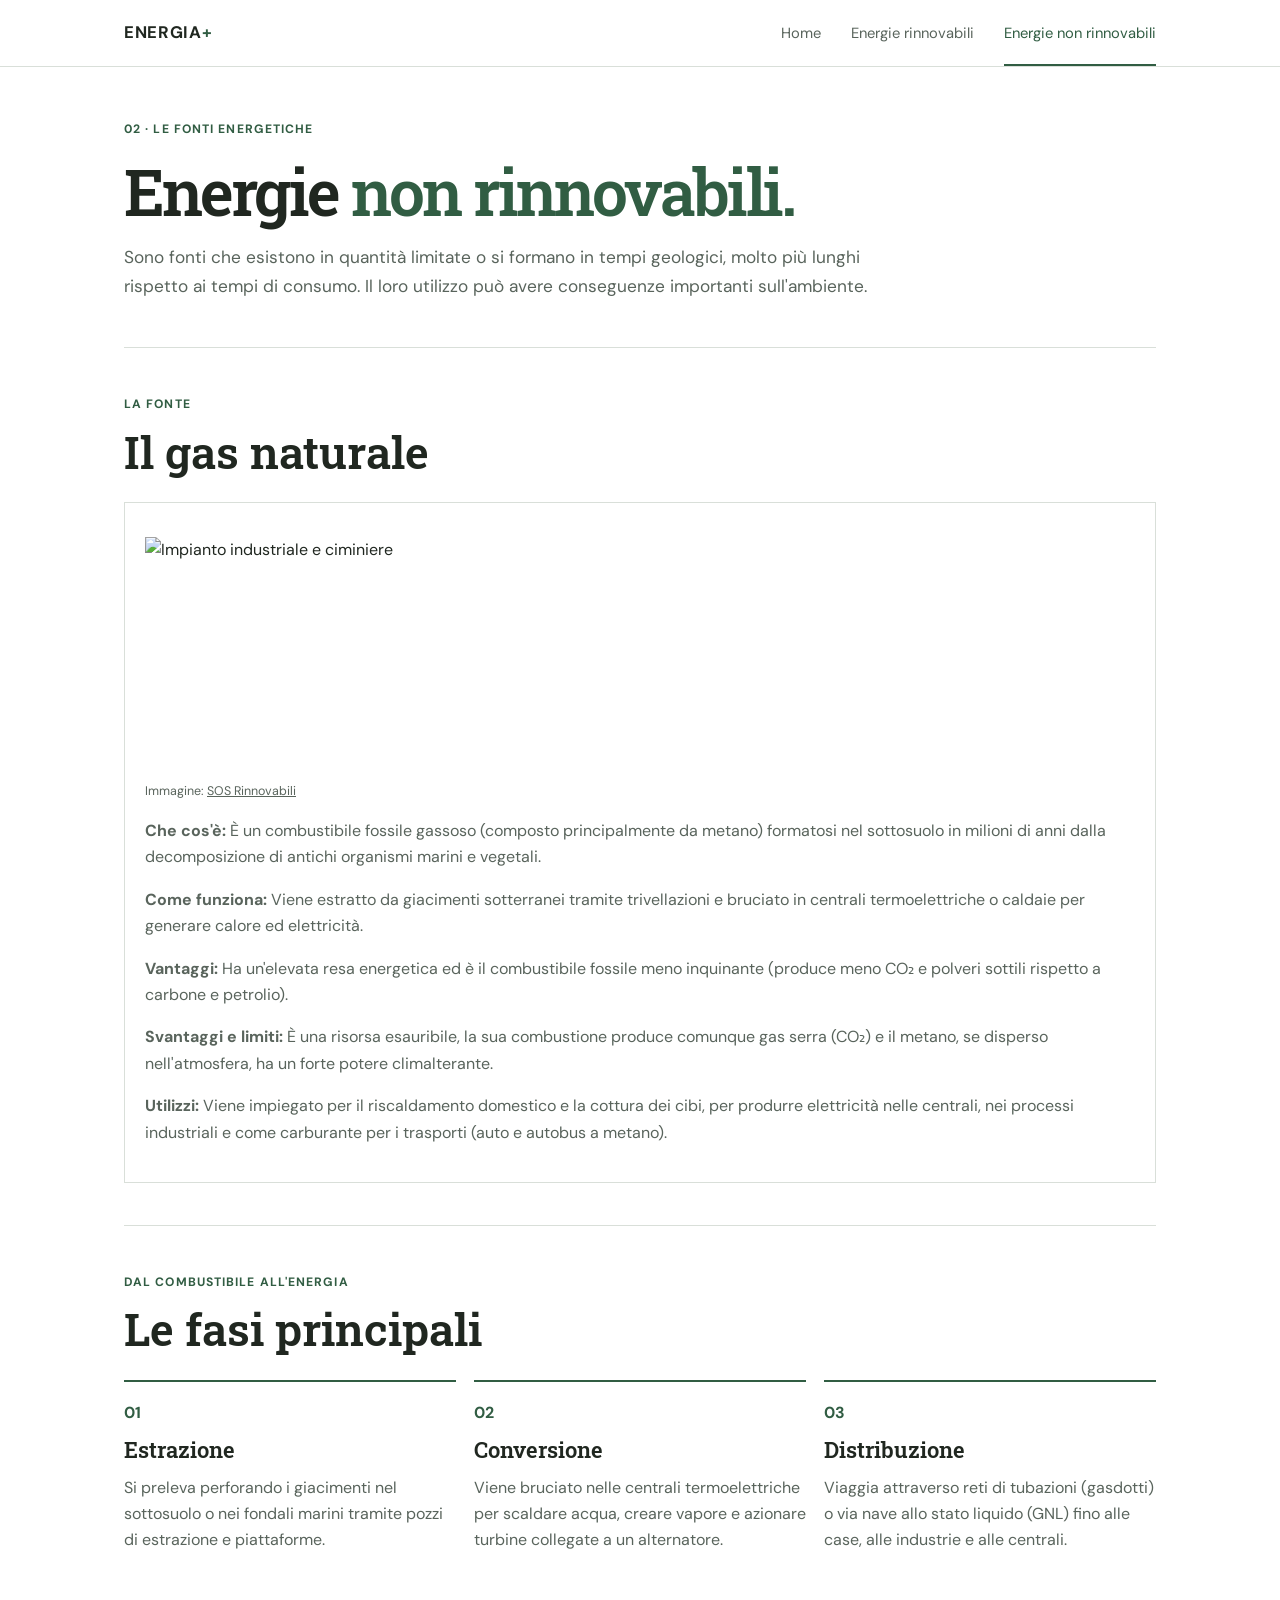
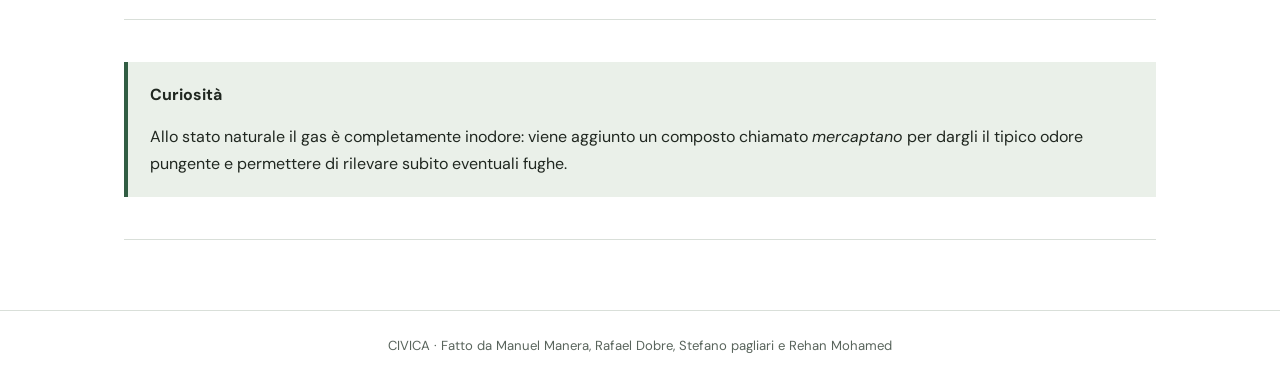
==== non-rinnovabili.html @ 1e16d8d8 "Add files via upload" ====
<!DOCTYPE html>
<html lang="it">
<head>
  <meta charset="UTF-8">
  <meta name="viewport" content="width=device-width, initial-scale=1.0">
  <meta name="description" content="Approfondimento sulle energie non rinnovabili.">
  <title>Energie non rinnovabili | ENERGIA+</title>
  <link rel="stylesheet" href="https://cdnjs.cloudflare.com/ajax/libs/font-awesome/4.7.0/css/font-awesome.min.css">
  <link rel="stylesheet" href="css/style.css">
</head>
<body>
<header class="site-header">
  <nav class="nav" aria-label="Navigazione principale">
    <a class="brand" href="index.html">ENERGIA<span>+</span></a>
    <div class="nav-links">
      <a href="index.html" >Home</a>
      <a href="rinnovabili.html" >Energie rinnovabili</a>
      <a href="non-rinnovabili.html" aria-current="page">Energie non rinnovabili</a>
    </div>
  </nav>
</header>
<nav class="mobile-nav" aria-label="Navigazione mobile">
  <a href="index.html" aria-label="Home" title="Home" ><i class="fa fa-home" aria-hidden="true"></i></a>
  <a href="rinnovabili.html" aria-label="Energie rinnovabili" title="Energie rinnovabili" ><i class="fa fa-leaf" aria-hidden="true"></i></a>
  <a href="non-rinnovabili.html" aria-label="Energie non rinnovabili" title="Energie non rinnovabili" aria-current="page"><img class="gas-icon" src="https://icons.iconarchive.com/icons/fa-team/fontawesome/128/FontAwesome-Gas-Pump-icon.png" alt=""></a>
</nav>
<main>
<section class="page-intro">
  <span class="eyebrow">02 · Le fonti energetiche</span>
  <h1>Energie <em>non rinnovabili.</em></h1>
  <p class="lead">Sono fonti che esistono in quantità limitate o si formano in tempi geologici, molto più lunghi rispetto ai tempi di consumo. Il loro utilizzo può avere conseguenze importanti sull'ambiente.</p>
</section>
<section class="content-section">
  <div class="section-heading"><span class="section-label">La fonte</span><h2>Il gas naturale</h2><p></p></div>
  <article class="card">
    <img class="card-image" src="https://sosrinnovabili.it/wp-content/uploads/2024/11/non-rinnovabili-660x660.jpg" alt="Impianto industriale e ciminiere">
    <div class="photo-credit">Immagine: <a href="https://sosrinnovabili.it/wp-content/uploads/2024/11/non-rinnovabili-660x660.jpg">SOS Rinnovabili</a></div>
    <p><strong>Che cos'è:</strong> È un combustibile fossile gassoso (composto principalmente da metano) formatosi nel sottosuolo in milioni di anni dalla decomposizione di antichi organismi marini e vegetali.</p>
    <p><strong>Come funziona:</strong> Viene estratto da giacimenti sotterranei tramite trivellazioni e bruciato in centrali termoelettriche o caldaie per generare calore ed elettricità.</p>
    <p><strong>Vantaggi:</strong> Ha un'elevata resa energetica ed è il combustibile fossile meno inquinante (produce meno CO₂ e polveri sottili rispetto a carbone e petrolio).</p>
    <p><strong>Svantaggi e limiti:</strong> È una risorsa esauribile, la sua combustione produce comunque gas serra (CO₂) e il metano, se disperso nell'atmosfera, ha un forte potere climalterante.</p>
    <p><strong>Utilizzi:</strong> Viene impiegato per il riscaldamento domestico e la cottura dei cibi, per produrre elettricità nelle centrali, nei processi industriali e come carburante per i trasporti (auto e autobus a metano).</p>
  </article>
</section>
<section class="content-section">
  <div class="section-heading"><span class="section-label">Dal combustibile all'energia</span><h2>Le fasi principali</h2></div>
  <div class="steps">
    <article class="step"><span class="step-number">01</span><h3>Estrazione</h3><p>Si preleva perforando i giacimenti nel sottosuolo o nei fondali marini tramite pozzi di estrazione e piattaforme.</p></article>
    <article class="step"><span class="step-number">02</span><h3>Conversione</h3><p>Viene bruciato nelle centrali termoelettriche per scaldare acqua, creare vapore e azionare turbine collegate a un alternatore.</p></article>
    <article class="step"><span class="step-number">03</span><h3>Distribuzione</h3><p>Viaggia attraverso reti di tubazioni (gasdotti) o via nave allo stato liquido (GNL) fino alle case, alle industrie e alle centrali.</p></article>
  </div>
</section>
<section class="content-section">
  <div class="note"><strong>Curiosità</strong><p>Allo stato naturale il gas è completamente inodore: viene aggiunto un composto chiamato <em>mercaptano</em> per dargli il tipico odore pungente e permettere di rilevare subito eventuali fughe.</p></div>
</section>
</main>
<footer>CIVICA · Fatto da Manuel Manera, Rafael Dobre, Stefano pagliari e Rehan Mohamed</footer>
</body>
</html>
---- css/style.css ----
@import url('https://fonts.googleapis.com/css2?family=DM+Sans:wght@400;500;600;700&family=Roboto+Slab:wght@500;600;700&display=swap');

:root {
  --text: #202720;
  --muted: #59645c;
  --green: #315d43;
  --green-light: #eaf0e9;
  --line: #d9dfd9;
  --paper: #fff;
  --warm: #f6f5f0;
  --max: 1080px;
}
* { box-sizing: border-box; }
html { scroll-behavior: smooth; }
body {
  margin: 0;
  color: var(--text);
  background: var(--paper);
  font-family: 'DM Sans', Arial, sans-serif;
  font-size: 16px;
  line-height: 1.65;
}
a { color: inherit; }
.site-header {
  position: sticky;
  top: 0;
  z-index: 20;
  background: rgba(255,255,255,.97);
  border-bottom: 1px solid var(--line);
}
.nav {
  max-width: var(--max);
  min-height: 66px;
  margin: auto;
  padding: 0 24px;
  display: flex;
  align-items: center;
  justify-content: space-between;
}
.brand {
  text-decoration: none;
  font-size: 1.05rem;
  font-weight: 700;
  letter-spacing: .04em;
}
.brand span { color: var(--green); }
.nav-links { display: flex; align-items: center; gap: 30px; }
.nav-links a {
  text-decoration: none;
  color: var(--muted);
  font-size: .92rem;
  padding: 21px 0 19px;
  border-bottom: 2px solid transparent;
}
.nav-links a:hover, .nav-links a[aria-current="page"] {
  color: var(--green);
  border-bottom-color: var(--green);
}
.mobile-nav { display: none; }
main { max-width: var(--max); margin: auto; padding: 0 24px 70px; }
.hero {
  display: grid;
  grid-template-columns: 1fr 1fr;
  align-items: center;
  gap: 42px;
  padding: 54px 0 58px;
  border-bottom: 1px solid var(--line);
}
.eyebrow, .section-label {
  color: var(--green);
  font-size: .76rem;
  font-weight: 700;
  text-transform: uppercase;
  letter-spacing: .09em;
}
h1, h2, h3 {
  font-family: 'Roboto Slab', Georgia, serif;
  font-weight: 600;
}
h1 {
  font-size: clamp(2.65rem, 5vw, 4.5rem);
  line-height: 1.08;
  letter-spacing: -.045em;
  margin: 15px 0;
}
h1 em { color: var(--green); font-style: normal; }
h2 { font-size: clamp(1.9rem, 3.6vw, 2.8rem); line-height: 1.2; margin: 8px 0 14px; }
h3 { font-size: 1.35rem; line-height: 1.3; margin: 10px 0; }
.lead { color: var(--muted); font-size: 1.08rem; max-width: 570px; }
.hero-photo { margin: 0; }
.hero-photo img {
  display: block;
  width: 100%;
  height: 350px;
  object-fit: cover;
  border: 1px solid var(--line);
}
figcaption, .photo-credit { color: var(--muted); font-size: .78rem; margin-top: 7px; }
.page-intro { padding: 48px 0 30px; border-bottom: 1px solid var(--line); }
.page-intro .lead { max-width: 760px; }
.content-section { padding: 42px 0; border-bottom: 1px solid var(--line); }
.section-heading { max-width: 720px; margin-bottom: 24px; }
.section-heading p { color: var(--muted); margin: 0; }
.cards { display: grid; grid-template-columns: repeat(2, minmax(0,1fr)); gap: 22px; }
.card { border: 1px solid var(--line); padding: 20px; background: #fff; }
.card-image { width: 100%; height: 230px; object-fit: cover; display: block; margin: 14px 0; }
.card p { color: var(--muted); }
.label {
  display: inline-block;
  padding: 3px 8px;
  color: var(--green);
  background: var(--green-light);
  font-size: .72rem;
  font-weight: 700;
  letter-spacing: .04em;
}
.label.nonrenew { color: #82512e; background: #f2eae1; }
.fact-list { margin: 18px 0 0; padding: 0; list-style: none; }
.fact-list li { padding: 9px 0; border-top: 1px solid var(--line); color: var(--muted); }
.fact-list strong { color: var(--text); }
.steps { display: grid; grid-template-columns: repeat(3,1fr); gap: 18px; }
.step { padding: 18px 0; border-top: 2px solid var(--green); }
.step-number { color: var(--green); font-weight: 700; }
.step p { color: var(--muted); margin: 5px 0; }
.table-wrap { overflow-x: auto; border: 1px solid var(--line); }
table { border-collapse: collapse; width: 100%; min-width: 620px; }
th, td { text-align: left; padding: 14px 16px; border-bottom: 1px solid var(--line); }
th { background: var(--warm); font-weight: 700; }
td { color: var(--muted); }
tr:last-child td { border-bottom: 0; }
.note { background: var(--green-light); border-left: 4px solid var(--green); padding: 20px 22px; }
.note p { margin-bottom: 0; }
.sources { color: var(--muted); font-size: .9rem; }
.sources li { margin: 7px 0; }
footer { border-top: 1px solid var(--line); padding: 24px; text-align: center; color: var(--muted); font-size: .82rem; }
@media (max-width: 760px) {
  .site-header { position: static; }
  .nav { min-height: 56px; padding: 0 18px; }
  .nav-links { display: none; }
  main { padding: 0 18px 95px; }
  .hero { grid-template-columns: 1fr; gap: 22px; padding: 35px 0 40px; }
  .hero-photo img { height: 250px; }
  .page-intro { padding-top: 34px; }
  .cards, .steps { grid-template-columns: 1fr; }
  .card-image { height: 215px; }
  .content-section { padding: 34px 0; }
  .mobile-nav {
    position: fixed;
    display: flex;
    z-index: 30;
    bottom: 0;
    left: 0;
    right: 0;
    min-height: 66px;
    padding: 7px 10px max(7px, env(safe-area-inset-bottom));
    background: #fff;
    border-top: 1px solid var(--line);
    justify-content: space-around;
    align-items: center;
  }
  .mobile-nav a {
    display: flex;
    width: 64px;
    height: 48px;
    align-items: center;
    justify-content: center;
    color: #657067;
    text-decoration: none;
    font-size: 1.55rem;
  }
  .mobile-nav a[aria-current="page"] { color: var(--green); }
  .mobile-nav .gas-icon { width: 29px; height: 29px; object-fit: contain; }
}
@media (min-width: 761px) {
  .mobile-nav { display: none; }
}
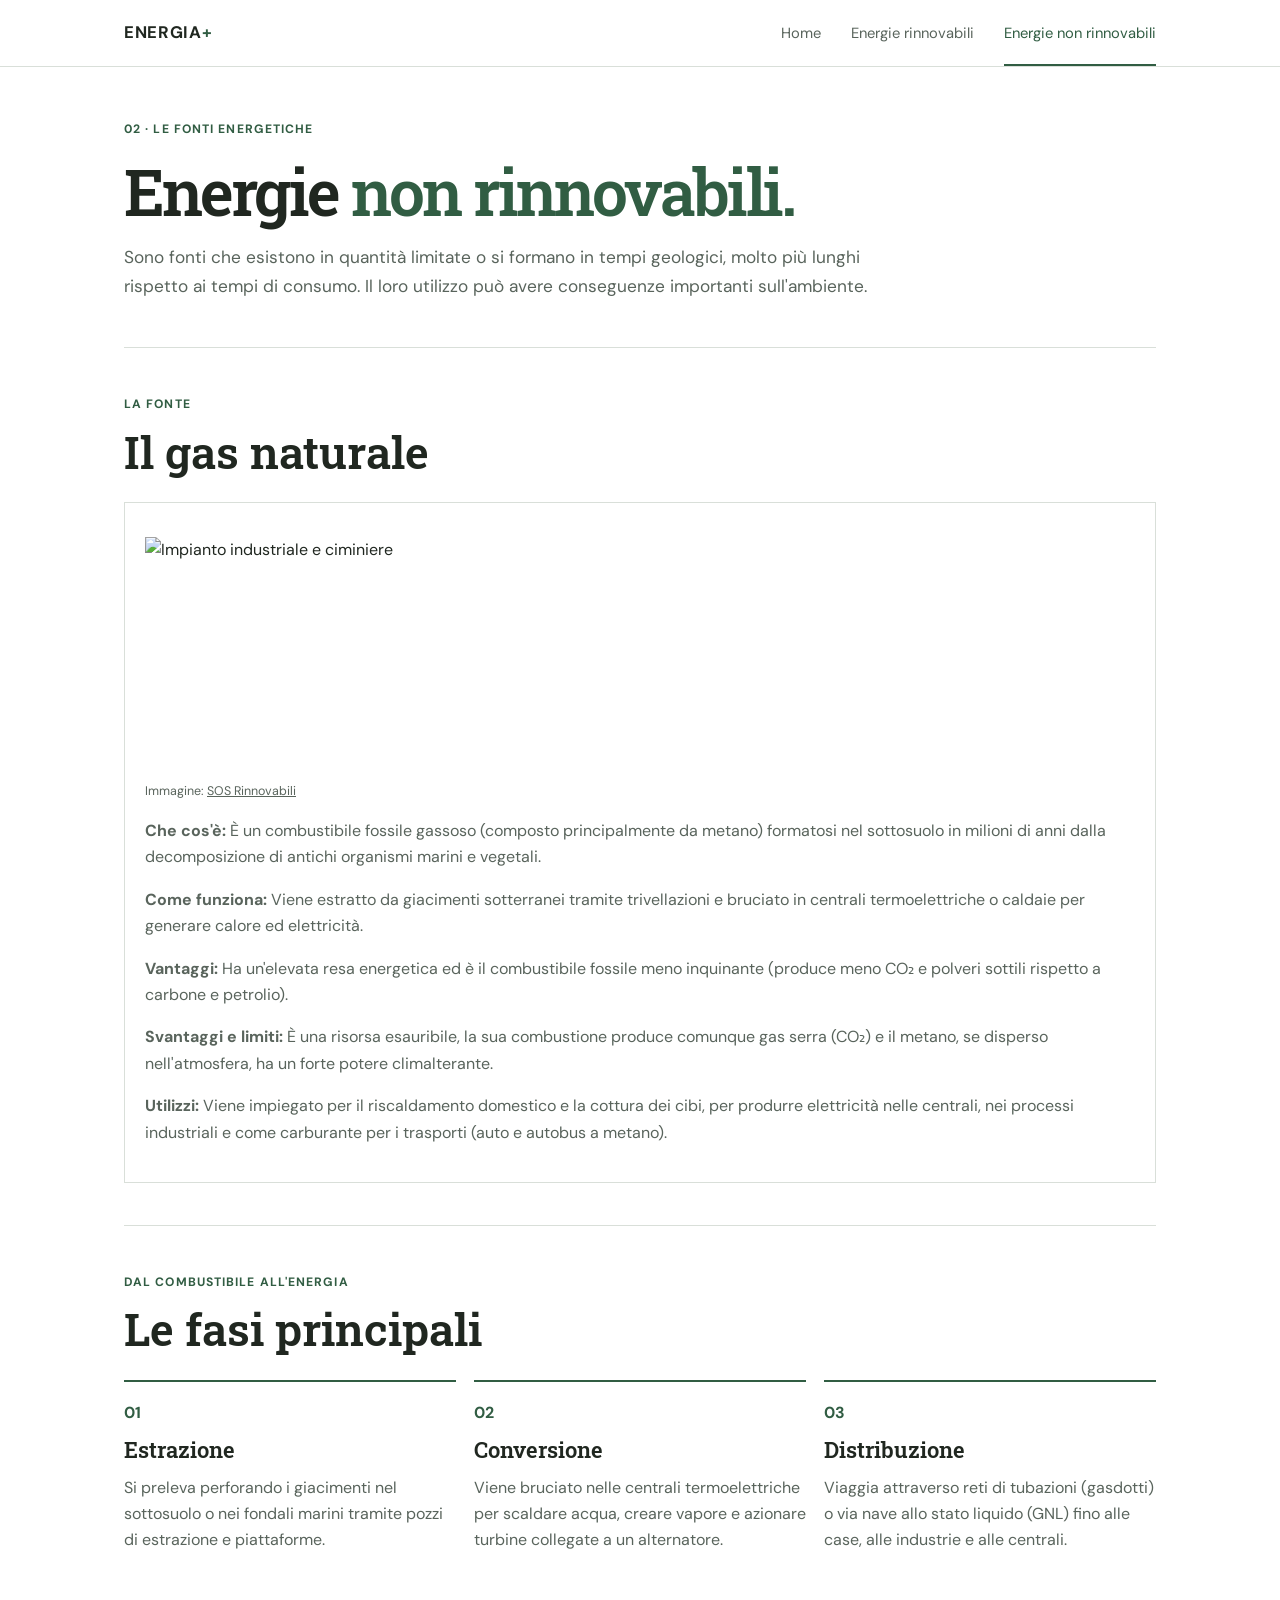
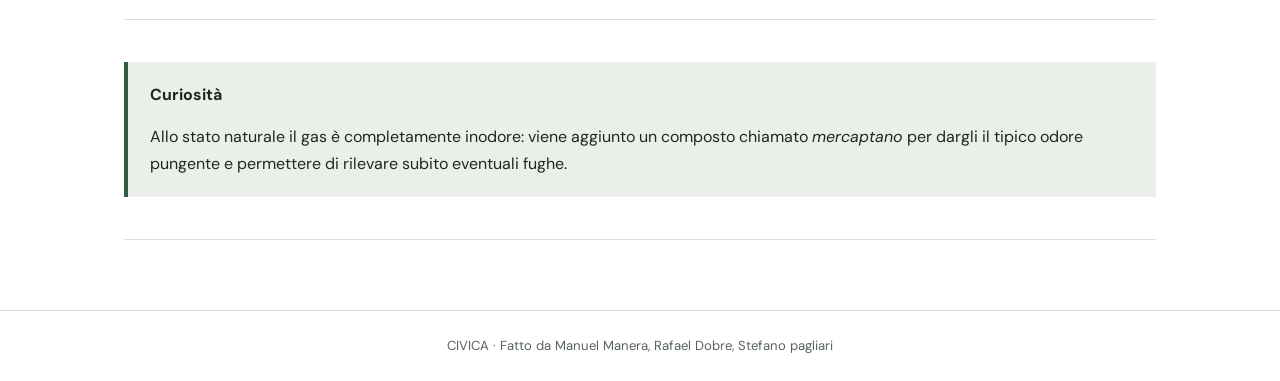
==== commit 03da7996: "Update non-rinnovabili.html" ====
--- a/non-rinnovabili.html
+++ b/non-rinnovabili.html
@@ -54,6 +54,6 @@
   <div class="note"><strong>Curiosità</strong><p>Allo stato naturale il gas è completamente inodore: viene aggiunto un composto chiamato <em>mercaptano</em> per dargli il tipico odore pungente e permettere di rilevare subito eventuali fughe.</p></div>
 </section>
 </main>
-<footer>CIVICA · Fatto da Manuel Manera, Rafael Dobre, Stefano pagliari e Rehan Mohamed</footer>
+<footer>CIVICA · Fatto da Manuel Manera, Rafael Dobre, Stefano pagliari</footer>
 </body>
-</html>+</html>
